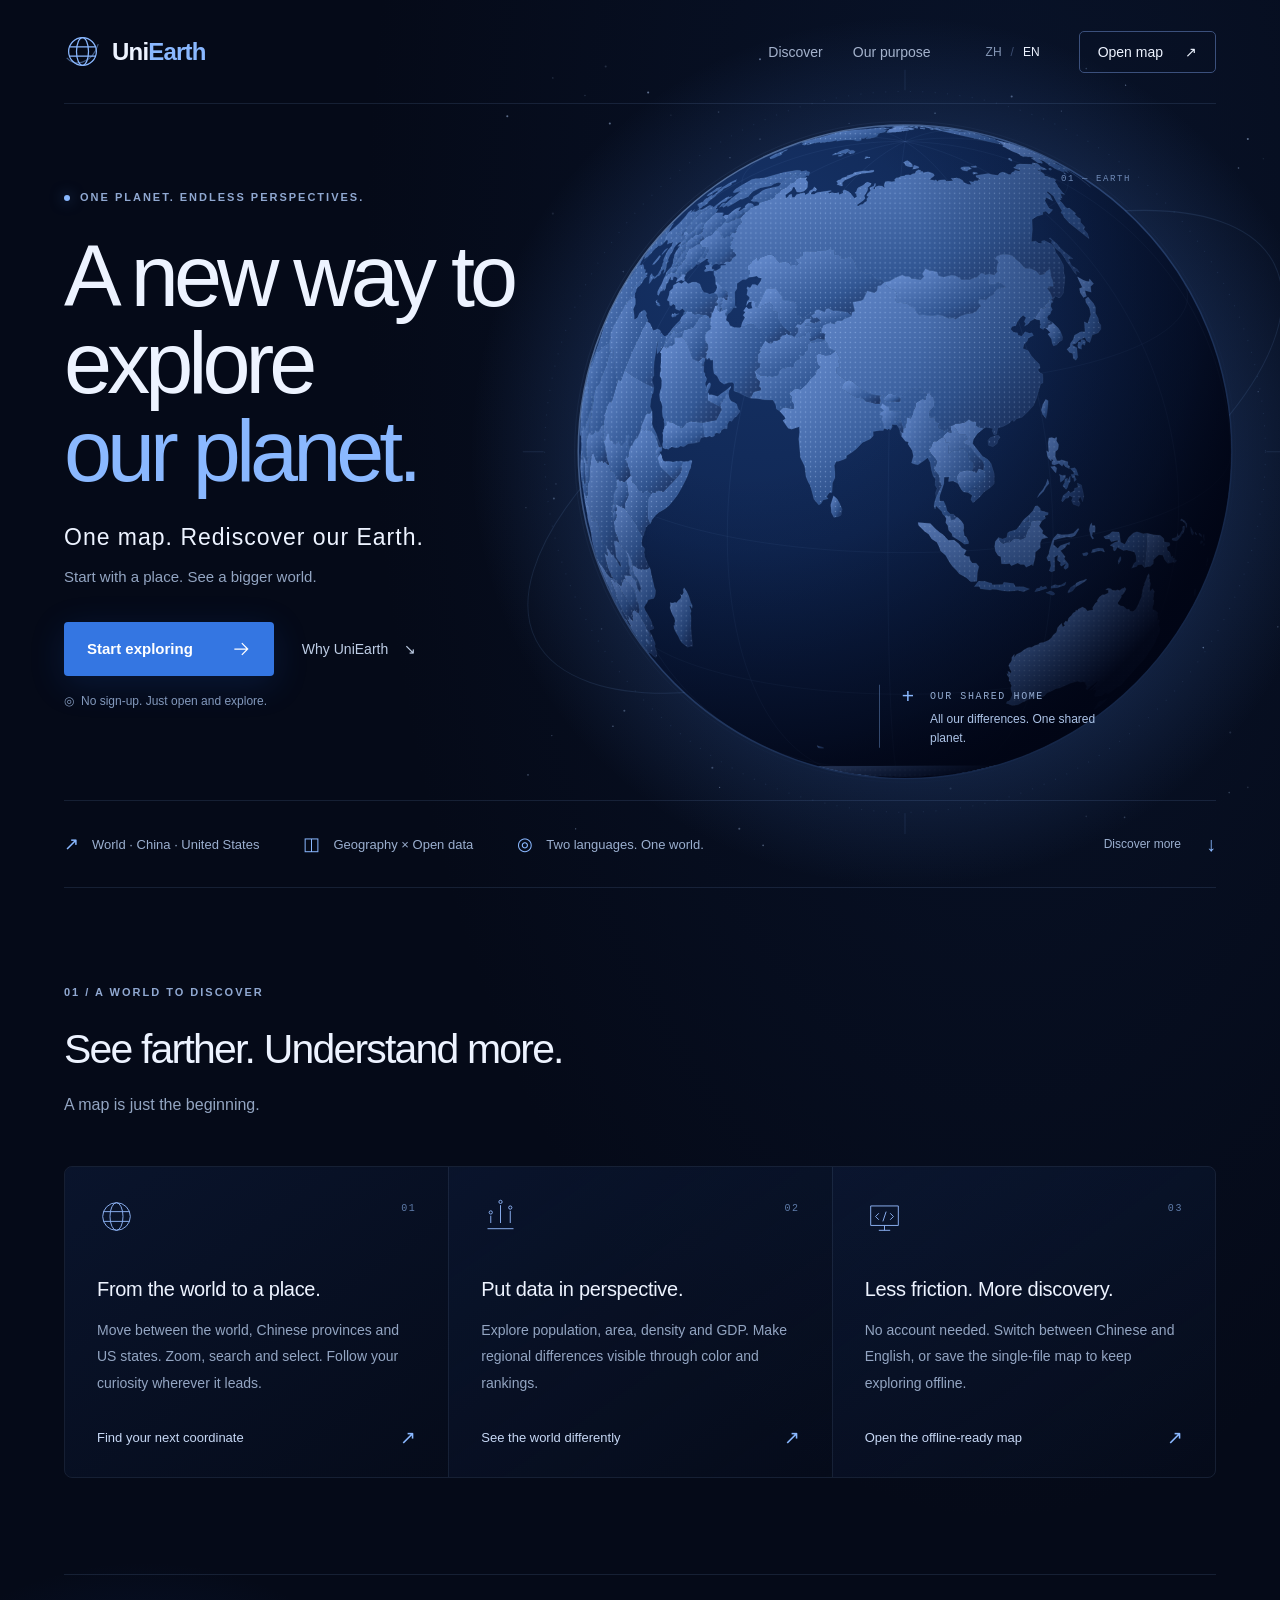
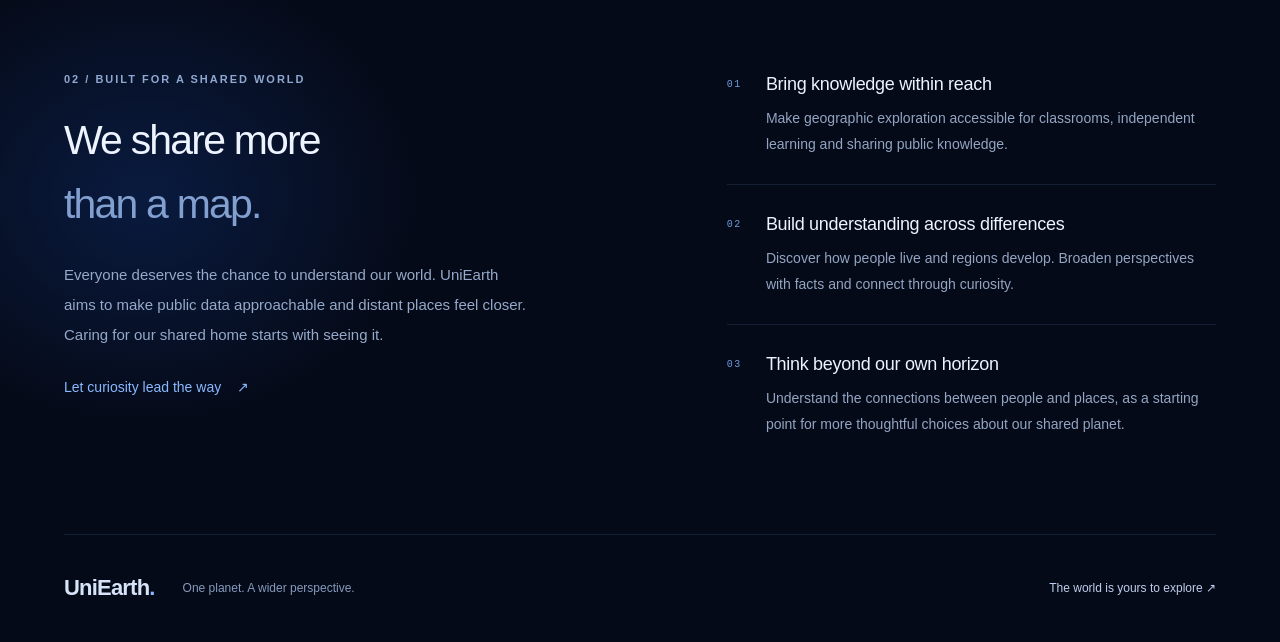
==== index.html @ 54551962 "Build UniEarth landing page and interactive map" ====
<!doctype html>
<html lang="en"><head>
  <meta charset="utf-8">
  <meta name="viewport" content="width=device-width, initial-scale=1">
  <meta name="theme-color" content="#050a18">
  <meta name="description" content="UniEarth — A new way to explore our planet. Discover geography and public data. Make knowledge more accessible and our world easier to understand.">
  <title>UniEarth — A new way to explore our planet.</title>
  <link rel="icon" type="image/svg+xml" href="assets/favicon.svg?v=3">
  <link rel="stylesheet" href="theme.css?v=1">
  <link rel="stylesheet" href="home.css?v=5">
  <script src="i18n.js?v=3" defer=""></script>
  <script src="home.js?v=4" defer=""></script>
</head>
<body>
  <a class="skip-link" href="#main" data-copy="skip">Skip to content</a>
  <div class="page-shell">
    <header class="site-header">
      <a class="brand" href="index.html" aria-label="UniEarth"><svg viewBox="0 0 40 40" fill="none" aria-hidden="true"><circle cx="20" cy="20" r="15"></circle><ellipse cx="20" cy="20" rx="6.5" ry="15"></ellipse><path d="M6 15h28M6 25h28"></path><path class="brand-orbit" d="M3 27C10 36 30 35 37 12"></path></svg><span>Uni<span class="brand-earth">Earth</span></span></a>
      <nav class="desktop-nav" aria-label="Main navigation" data-label="nav">
        <a href="#discover" data-copy="navExplore">Discover</a>
        <a href="#purpose" data-copy="navPurpose">Our purpose</a>
      </nav>
      <div class="header-actions">
        <div class="language-switch" role="group" aria-label="Interface language" data-label="language">
          <button type="button" data-lang="zh" aria-pressed="false">ZH</button><span aria-hidden="true">/</span><button type="button" data-lang="en" aria-pressed="true">EN</button>
        </div>
        <a class="nav-cta" href="map.html" data-map-link=""><span data-copy="openMap">Open map</span><span aria-hidden="true">↗</span></a>
      </div>
    </header>
    <main id="main">
      <section class="hero" aria-labelledby="hero-title">
        <div class="hero-copy">
          <p class="eyebrow"><span class="status-dot"></span> <span data-copy="heroEyebrow">ONE PLANET. ENDLESS PERSPECTIVES.</span></p>
          <h1 id="hero-title" aria-label="UniEarth — A new way to explore our planet." data-label="heroLabel"><span data-copy="heroLine1">A new way to</span><br><span data-copy="heroLine2">explore</span><br><span class="hero-highlight" data-copy="heroLine3">our planet.</span></h1>
          <p class="hero-tagline" data-copy="tagline">One map. Rediscover our Earth.</p>
          <p class="hero-description" data-copy="intro">Start with a place. See a bigger world.</p>
          <div class="hero-actions">
            <a class="button button-primary" href="map.html" data-map-link=""><span data-copy="start">Start exploring</span><svg viewBox="0 0 24 24" aria-hidden="true"><path d="M4 12h16M13 5l7 7-7 7"></path></svg></a>
            <a class="text-link" href="#purpose"><span data-copy="why">Why UniEarth</span><span aria-hidden="true">↘</span></a>
          </div>
          <p class="access-note"><span aria-hidden="true">◎</span><span data-copy="access">No sign-up. Just open and explore.</span></p>
        </div>
        <div class="planet-scene">
          <img class="planet" src="assets/earth.svg?v=3" alt="Earth centered on Asia, showing real continental outlines and a geographic grid" data-alt="earthAlt" width="840" height="840" fetchpriority="high">
          <div class="planet-caption"><span class="crosshair" aria-hidden="true">+</span><div><span class="mono" data-copy="planetLabel">OUR SHARED HOME</span><p data-copy="planetCaption">All our differences. One shared planet.</p></div></div>
          <span class="planet-index mono" aria-hidden="true" data-copy="planetIndex">01 — EARTH</span>
        </div>
      </section>
      <div class="scope-strip" aria-label="Exploration scope" data-label="scope">
        <p><span class="scope-mark" aria-hidden="true">↗</span><span data-copy="scope1">World · China · United States</span></p>
        <p><span class="scope-mark" aria-hidden="true">◫</span><span data-copy="scope2">Geography × Open data</span></p>
        <p><span class="scope-mark" aria-hidden="true">◎</span><span data-copy="scope3">Two languages. One world.</span></p>
        <a href="#discover" class="scroll-cue"><span data-copy="keepExploring">Discover more</span><span aria-hidden="true">↓</span></a>
      </div>
      <section class="discover section" id="discover" aria-labelledby="discover-title">
        <div class="section-heading"><p class="eyebrow" data-copy="discoverEyebrow">01 / A WORLD TO DISCOVER</p><h2 id="discover-title" data-copy="featureTitle">See farther. Understand more.</h2><p data-copy="featureIntro">A map is just the beginning.</p></div>
        <div class="feature-grid">
          <a class="feature" href="map.html?mode=world" data-map-link="">
            <div class="feature-top"><svg viewBox="0 0 48 48" aria-hidden="true"><circle cx="24" cy="24" r="17"></circle><ellipse cx="24" cy="24" rx="8" ry="17"></ellipse><path d="M8 18h32M8 30h32"></path></svg><span class="mono">01</span></div>
            <h3 data-copy="feature1Title">From the world to a place.</h3><p data-copy="feature1Body">Move between the world, Chinese provinces and US states. Zoom, search and select. Follow your curiosity wherever it leads.</p><span class="feature-link"><span data-copy="feature1Link">Find your next coordinate</span><span aria-hidden="true">↗</span></span>
          </a>
          <a class="feature" href="map.html?metric=density" data-map-link="">
            <div class="feature-top"><svg viewBox="0 0 48 48" aria-hidden="true"><path d="M8 39h32M12 32V23M24 32V10M36 32V17"></path><circle cx="12" cy="19" r="2"></circle><circle cx="24" cy="6" r="2"></circle><circle cx="36" cy="13" r="2"></circle></svg><span class="mono">02</span></div>
            <h3 data-copy="feature2Title">Put data in perspective.</h3><p data-copy="feature2Body">Explore population, area, density and GDP. Make regional differences visible through color and rankings.</p><span class="feature-link"><span data-copy="feature2Link">See the world differently</span><span aria-hidden="true">↗</span></span>
          </a>
          <a class="feature" href="world-map.html" data-map-link="">
            <div class="feature-top"><svg viewBox="0 0 48 48" aria-hidden="true"><path d="M7 11h34v24H7zM17 41h14M24 35v6M17 20l-4 4 4 4M31 20l4 4-4 4M26 18l-4 12"></path></svg><span class="mono">03</span></div>
            <h3 data-copy="feature3Title">Less friction. More discovery.</h3><p data-copy="feature3Body">No account needed. Switch between Chinese and English, or save the single-file map to keep exploring offline.</p><span class="feature-link"><span data-copy="feature3Link">Open the offline-ready map</span><span aria-hidden="true">↗</span></span>
          </a>
        </div>
      </section>
      <section class="purpose section" id="purpose" aria-labelledby="purpose-title">
        <div class="purpose-intro"><p class="eyebrow" data-copy="purposeEyebrow">02 / BUILT FOR A SHARED WORLD</p><h2 id="purpose-title"><span data-copy="purposeTitle1">We share more</span><br><span class="muted-heading" data-copy="purposeTitle2">than a map.</span></h2><p class="purpose-description" data-copy="purposeIntro">Everyone deserves the chance to understand our world. UniEarth aims to make public data approachable and distant places feel closer. Caring for our shared home starts with seeing it.</p><a class="text-link purpose-cta" href="map.html" data-map-link=""><span data-copy="purposeLink">Let curiosity lead the way</span><span aria-hidden="true">↗</span></a></div>
        <div class="value-list">
          <article class="value"><span class="value-number mono">01</span><div><h3 data-copy="value1Title">Bring knowledge within reach</h3><p data-copy="value1Body">Make geographic exploration accessible for classrooms, independent learning and sharing public knowledge.</p></div></article>
          <article class="value"><span class="value-number mono">02</span><div><h3 data-copy="value2Title">Build understanding across differences</h3><p data-copy="value2Body">Discover how people live and regions develop. Broaden perspectives with facts and connect through curiosity.</p></div></article>
          <article class="value"><span class="value-number mono">03</span><div><h3 data-copy="value3Title">Think beyond our own horizon</h3><p data-copy="value3Body">Understand the connections between people and places, as a starting point for more thoughtful choices about our shared planet.</p></div></article>
        </div>
      </section>
    </main>
    <footer class="site-footer"><a class="footer-brand" href="#main">UniEarth<span class="footer-dot">.</span></a><p data-copy="footer">One planet. A wider perspective.</p><a href="map.html" data-map-link=""><span data-copy="footerLink">The world is yours to explore</span><span aria-hidden="true"> ↗</span></a></footer>
  </div>


</body></html>
---- theme.css ----
/* Shared identity for the landing page and interactive map. */
:root {
  color-scheme: dark;
  --bg: #050a18;
  --text: #edf3ff;
  --muted: #93a5c2;
  --accent: #8ab8ff;
  --primary: #3476e2;
  --primary-hover: #4789f2;
  --line: rgba(138, 175, 236, .13);
  font-family: -apple-system, BlinkMacSystemFont, "Segoe UI", "PingFang SC", "Microsoft YaHei", sans-serif;
  font-synthesis: none;
}
.brand {
  display: inline-flex;
  align-items: center;
  flex: 0 0 auto;
  gap: 11px;
  color: var(--text);
  font-weight: 680;
  font-size: 24px;
  letter-spacing: -.8px;
  text-decoration: none;
  white-space: nowrap;
}
.brand svg { display: block; flex: 0 0 auto; width: 37px; height: 37px; stroke: var(--accent); stroke-width: 1.35; }
.brand-orbit { opacity: .45; }
.brand-earth { color: var(--accent); }
.brand:focus-visible { outline: 2px solid var(--accent); outline-offset: 6px; }
@media (max-width: 760px) {
  .brand { font-size: 22px; gap: 8px; }
  .brand svg { width: 30px; height: 30px; }
}
@media (max-width: 380px) {
  .brand { font-size: 19px; }
  .brand svg { width: 26px; }
}
---- home.css ----
* { box-sizing: border-box; }
html { scroll-behavior: smooth; scroll-padding-top: 32px; }
body { margin: 0; background: radial-gradient(ellipse at 78% 12%, #122c5b45, transparent 45%), var(--bg); color: var(--text); -webkit-font-smoothing: antialiased; }
a { color: inherit; text-decoration: none; }
button { font: inherit; }
button, a { -webkit-tap-highlight-color: transparent; }
a:focus-visible, button:focus-visible { outline: 2px solid var(--accent); outline-offset: 6px; }
::selection { color: #050a18; background: var(--accent); }
.page-shell { max-width: 1600px; margin: 0 auto; padding: 0 64px; overflow: clip; }
.site-header { height: 104px; display: flex; align-items: center; gap: 48px; border-bottom: 1px solid var(--line); position: relative; z-index: 3; }
.desktop-nav { display: flex; gap: 30px; margin-left: auto; font-size: 14px; color: #a4b2cc; }
.desktop-nav a, .text-link, .site-footer a { transition: color .18s ease; }
.desktop-nav a:hover, .text-link:hover, .site-footer a:hover { color: var(--accent); }
.header-actions { display: flex; align-items: center; gap: 32px; }
.language-switch { display: flex; align-items: center; gap: 2px; font-size: 12px; }
.language-switch span { color: #3b4c70; }
.language-switch button { background: transparent; border: 0; color: #8597b6; padding: 10px 7px; cursor: pointer; min-height: 40px; }
.language-switch button[aria-pressed="true"] { color: var(--text); }
.nav-cta { display: flex; align-items: center; justify-content: center; gap: 22px; padding: 12px 18px; border: 1px solid #3b507c; border-radius: 5px; font-size: 14px; transition: border-color .2s, background .2s; }
.nav-cta:hover { background: #102349; border-color: var(--accent); }
.hero { position: relative; min-height: 696px; display: flex; align-items: center; isolation: isolate; }
.hero-copy { position: relative; z-index: 2; padding: 65px 0 60px; width: 58%; pointer-events: none; }
.hero-copy a { pointer-events: auto; }
.eyebrow { color: #90a8d1; font-size: 11px; letter-spacing: 2px; line-height: 1.6; font-weight: 550; margin: 0 0 26px; }
.hero .eyebrow { display: flex; align-items: center; gap: 10px; }
.status-dot { background: var(--accent); width: 6px; height: 6px; display: inline-block; border-radius: 50%; box-shadow: 0 0 14px #609bff85; }
h1 { font-size: clamp(68px, 6.75vw, 106px); font-weight: 540; letter-spacing: -5px; line-height: 1.015; margin: 0; }
h1 .hero-highlight { color: var(--accent); }
.hero-tagline { font-size: 23px; letter-spacing: 1px; margin: 28px 0 12px; font-weight: 430; }
.hero-description { color: var(--muted); font-size: 15px; margin: 0; line-height: 1.8; }
.hero-actions { margin-top: 32px; display: flex; gap: 28px; align-items: center; }
.button { display: inline-flex; justify-content: center; align-items: center; gap: 38px; padding: 17px 23px; font-size: 15px; border-radius: 4px; font-weight: 650; transition: background .18s, transform .18s; }
.button-primary { background: var(--primary); color: #fff; box-shadow: 0 8px 35px #1f60d92b; }
.button-primary:hover { background: var(--primary-hover); transform: translateY(-2px); }
.button svg { fill: none; stroke: currentColor; stroke-width: 1.5; width: 20px; height: 20px; }
.text-link { display: inline-flex; align-items: center; gap: 16px; font-size: 14px; color: #bfcee6; }
.access-note { display: flex; gap: 7px; color: #8399bc; font-size: 12px; margin-top: 18px; }
.planet-scene { position: absolute; width: min(68vw, 880px); top: 50%; right: -124px; transform: translateY(-50%); z-index: -1; aspect-ratio: 1; }
.planet { width: 100%; height: 100%; display: block; }
.planet-caption { position: absolute; bottom: 16%; left: 47%; display: flex; gap: 16px; align-items: flex-start; padding-left: 22px; border-left: 1px solid #82aeef61; }
.crosshair { color: var(--accent); font-size: 21px; font-weight: 200; line-height: 1; }
.mono { font-family: "SFMono-Regular", Consolas, "Liberation Mono", monospace; font-size: 10px; letter-spacing: 1.6px; color: #93abd0; }
.planet-caption p { color: #acc3e7; margin: 7px 0 0; font-size: 12px; white-space: normal; max-width: 180px; line-height: 1.6; }
.planet-index { position: absolute; top: 18%; right: 24%; color: #718cb8; font-size: 9px; }
.scope-strip { display: flex; align-items: center; gap: 44px; min-height: 88px; border-top: 1px solid var(--line); border-bottom: 1px solid var(--line); font-size: 13px; color: #9bafcf; }
.scope-strip p { display: flex; align-items: center; gap: 13px; margin: 12px 0; }
.scope-mark { color: var(--accent); font-size: 18px; }
.scope-strip .scroll-cue { display: flex; align-items: center; gap: 25px; margin-left: auto; font-size: 12px; }
.scroll-cue span:last-child { color: var(--accent); font-size: 20px; }
.section { padding: 96px 0; }
.section-heading { margin-bottom: 46px; }
.section-heading .eyebrow, .purpose .eyebrow { margin-bottom: 20px; }
h2 { font-size: clamp(32px, 3.2vw, 46px); font-weight: 530; letter-spacing: -1.8px; line-height: 1.35; margin: 0; }
.section-heading > p:last-child { color: var(--muted); font-size: 16px; line-height: 1.8; margin: 14px 0 0; }
.feature-grid { display: grid; grid-template-columns: repeat(3, minmax(0,1fr)); border: 1px solid var(--line); border-radius: 8px; overflow: hidden; }
.feature { padding: 30px 32px 28px; display: flex; flex-direction: column; position: relative; background: linear-gradient(145deg, #10234a66, #08132726); transition: background .2s; }
.feature + .feature { border-left: 1px solid var(--line); }
.feature:hover { background: #12274a; }
.feature:focus-visible { outline-offset: -4px; }
.feature-top { display: flex; justify-content: space-between; align-items: flex-start; margin-bottom: 38px; }
.feature-top svg { width: 39px; height: 39px; fill: none; stroke: #8aaff0; stroke-width: 1.2; }
.feature-top .mono { color: #5e7ba9; padding-top: 6px; }
h3 { font-size: 20px; font-weight: 520; line-height: 1.5; margin: 0 0 13px; letter-spacing: -.3px; }
.feature p { color: var(--muted); line-height: 1.9; font-size: 14px; margin: 0 0 30px; max-width: 33em; }
.feature-link { display: flex; align-items: center; justify-content: space-between; color: #c7d8f5; font-size: 13px; margin-top: auto; gap: 16px; }
.feature-link > span:last-child { color: var(--accent); font-size: 19px; }
.purpose { display: grid; grid-template-columns: 1.15fr 1fr; gap: 100px; border-top: 1px solid var(--line); position: relative; }
.purpose::before { content: ''; position: absolute; pointer-events: none; width: 600px; height: 500px; left: -220px; top: -30px; background: radial-gradient(ellipse, #174db540, transparent 66%); z-index: -1; }
.purpose h2 { line-height: 1.55; }
.muted-heading { color: #819fcf; }
.purpose-description { font-size: 15px; color: #96a9c9; line-height: 2; margin: 24px 0 28px; max-width: 470px; }
.purpose-cta { color: var(--accent); }
.value { display: flex; gap: 24px; padding: 26px 0; border-bottom: 1px solid var(--line); }
.value:first-child { padding-top: 0; }
.value:last-child { border-bottom: 0; padding-bottom: 0; }
.value-number { padding-top: 8px; color: #709ada; }
.value h3 { font-size: 18px; margin: 0 0 8px; }
.value p { font-size: 14px; line-height: 1.85; color: var(--muted); margin: 0; }
.site-footer { border-top: 1px solid var(--line); min-height: 108px; display: flex; align-items: center; gap: 28px; font-size: 12px; color: #859abd; }
.footer-brand { font-size: 22px; font-weight: 630; letter-spacing: -.8px; color: #d6e3f9; }
.footer-dot { color: var(--accent); }
.site-footer > a:last-child { margin-left: auto; color: #bfceed; }
.skip-link { position: fixed; top: -80px; left: 20px; padding: 14px 20px; background: var(--accent); color: #08152d; z-index: 10; }
.skip-link:focus { top: 12px; }
@media (min-width: 1440px) { .hero { min-height: 760px; } }
@media (max-width: 1100px) {
  .page-shell { padding: 0 36px; }
  .site-header { gap: 26px; }
  .header-actions { gap: 20px; }
  .hero { min-height: 670px; }
  h1 { font-size: 76px; letter-spacing: -4px; }
  .hero-copy { width: 66%; }
  .planet-scene { right: -166px; width: 750px; opacity: .88; }
  .planet-caption { left: 44%; bottom: 18%; }
  .hero-tagline { font-size: 21px; }
  .scope-strip { gap: 26px; font-size: 12px; }
  .feature { padding: 26px; }
  .purpose { gap: 55px; }
}
@media (max-width: 760px) {
  .page-shell { padding: 0 24px; }
  .site-header { height: 82px; gap: 20px; justify-content: space-between; }
  .desktop-nav { display: none; }
  .header-actions { gap: 14px; }
  .nav-cta { gap: 12px; padding: 10px 12px; font-size: 12px; }
  .hero { display: block; min-height: 0; }
  .hero-copy { padding: 58px 0 0; width: 100%; }
  .hero .eyebrow { font-size: 10px; letter-spacing: 1.5px; margin-bottom: 26px; }
  h1 { font-size: clamp(60px, 10vw, 82px); letter-spacing: -3.5px; line-height: 1.04; }
  .hero-tagline { font-size: 20px; margin-top: 26px; letter-spacing: .3px; }
  .hero-actions { gap: 24px; margin-top: 26px; }
  .button { padding: 16px 20px; gap: 26px; font-size: 14px; }
  .text-link { font-size: 13px; gap: 10px; }
  .planet-scene { position: relative; width: min(120%, 640px); right: auto; top: auto; margin: -15px auto -20px; left: 50%; transform: translateX(-50%); opacity: 1; }
  .planet-caption { bottom: 12%; left: 40%; gap: 10px; padding-left: 15px; }
  .planet-caption p { font-size: 11px; }
  .planet-index { top: 15%; }
  .scope-strip { display: grid; grid-template-columns: 1fr 1fr; padding: 14px 0; gap: 0 12px; font-size: 11px; }
  .scope-strip p { gap: 8px; }
  .scope-strip .scroll-cue { font-size: 11px; gap: 15px; }
  .section { padding: 66px 0; }
  .section-heading { margin-bottom: 32px; }
  .eyebrow { font-size: 10px; letter-spacing: 1.4px; }
  h2 { font-size: 30px; letter-spacing: -1px; }
  .section-heading > p:last-child { font-size: 14px; }
  .feature-grid { grid-template-columns: 1fr; }
  .feature { padding: 26px; }
  .feature + .feature { border-left: 0; border-top: 1px solid var(--line); }
  .feature-top { margin-bottom: 22px; }
  .feature p { margin-bottom: 24px; }
  .purpose { grid-template-columns: 1fr; gap: 42px; }
  .purpose h2 { font-size: 34px; }
  .purpose-description { max-width: none; }
  .value { gap: 20px; padding: 24px 0; }
  .site-footer { min-height: 110px; flex-wrap: wrap; gap: 0 18px; padding: 25px 0; }
  .site-footer p { font-size: 11px; }
  .site-footer > a:last-child { width: 100%; margin-top: 12px; }
}
@media (max-width: 380px) {
  .page-shell { padding: 0 18px; }
  .site-header { gap: 10px; }
  .header-actions { gap: 7px; }
  .nav-cta { gap: 8px; padding: 9px; }
  h1 { font-size: 56px; }
  .hero-actions { gap: 17px; }
  .button { gap: 18px; }
  .hero-tagline { font-size: 18px; }
}
@media (prefers-reduced-motion: reduce) { html { scroll-behavior: auto; } *, *::before, *::after { transition: none !important; } }

html[lang="zh-CN"] h1 { font-size: clamp(58px, 5.7vw, 88px); letter-spacing: -2px; line-height: 1.15; }
@media (max-width: 760px) { html[lang="zh-CN"] h1 { font-size: clamp(45px, 9.5vw, 68px); letter-spacing: -1.5px; } }
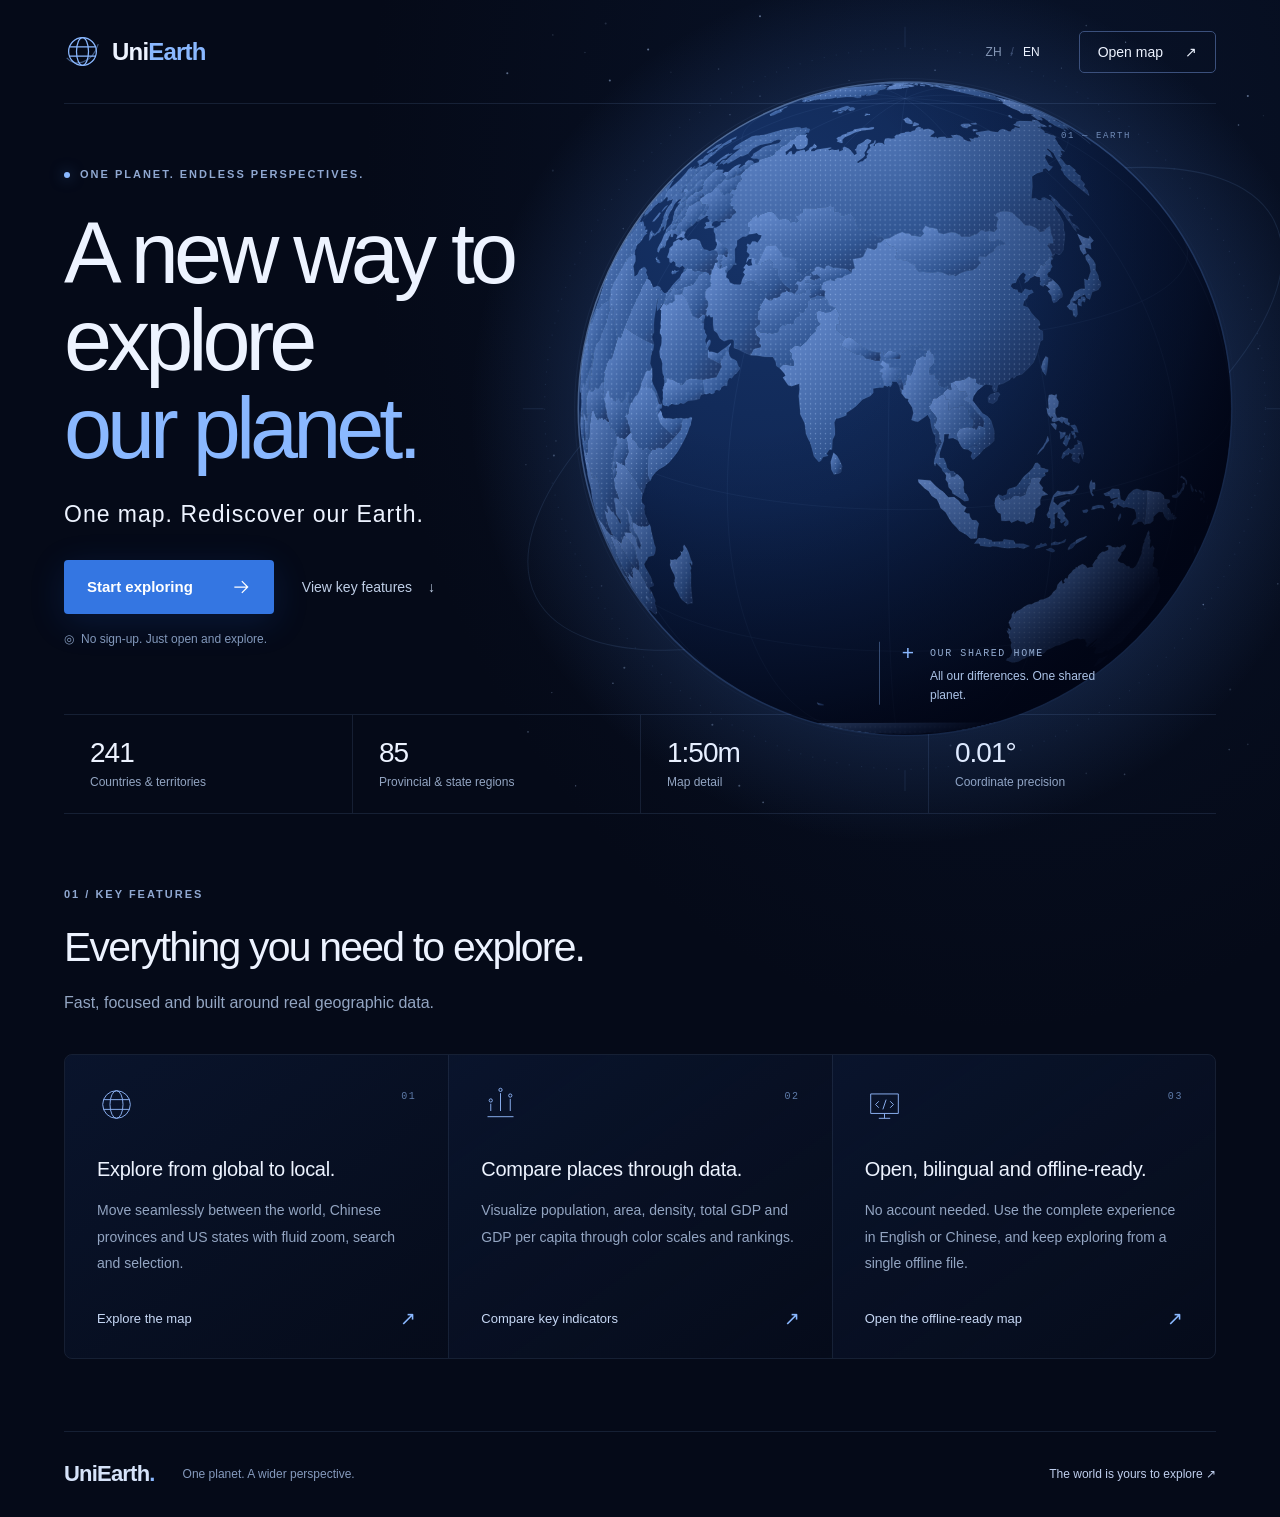
==== commit d0e2879b: "Refine UniEarth homepage content" ====
--- a/index.html
+++ b/index.html
@@ -7,19 +7,15 @@
   <title>UniEarth — A new way to explore our planet.</title>
   <link rel="icon" type="image/svg+xml" href="assets/favicon.svg?v=3">
   <link rel="stylesheet" href="theme.css?v=1">
-  <link rel="stylesheet" href="home.css?v=5">
+  <link rel="stylesheet" href="home.css?v=7">
   <script src="i18n.js?v=3" defer=""></script>
-  <script src="home.js?v=4" defer=""></script>
+  <script src="home.js?v=7" defer=""></script>
 </head>
 <body>
   <a class="skip-link" href="#main" data-copy="skip">Skip to content</a>
   <div class="page-shell">
     <header class="site-header">
       <a class="brand" href="index.html" aria-label="UniEarth"><svg viewBox="0 0 40 40" fill="none" aria-hidden="true"><circle cx="20" cy="20" r="15"></circle><ellipse cx="20" cy="20" rx="6.5" ry="15"></ellipse><path d="M6 15h28M6 25h28"></path><path class="brand-orbit" d="M3 27C10 36 30 35 37 12"></path></svg><span>Uni<span class="brand-earth">Earth</span></span></a>
-      <nav class="desktop-nav" aria-label="Main navigation" data-label="nav">
-        <a href="#discover" data-copy="navExplore">Discover</a>
-        <a href="#purpose" data-copy="navPurpose">Our purpose</a>
-      </nav>
       <div class="header-actions">
         <div class="language-switch" role="group" aria-label="Interface language" data-label="language">
           <button type="button" data-lang="zh" aria-pressed="false">ZH</button><span aria-hidden="true">/</span><button type="button" data-lang="en" aria-pressed="true">EN</button>
@@ -33,10 +29,9 @@
           <p class="eyebrow"><span class="status-dot"></span> <span data-copy="heroEyebrow">ONE PLANET. ENDLESS PERSPECTIVES.</span></p>
           <h1 id="hero-title" aria-label="UniEarth — A new way to explore our planet." data-label="heroLabel"><span data-copy="heroLine1">A new way to</span><br><span data-copy="heroLine2">explore</span><br><span class="hero-highlight" data-copy="heroLine3">our planet.</span></h1>
           <p class="hero-tagline" data-copy="tagline">One map. Rediscover our Earth.</p>
-          <p class="hero-description" data-copy="intro">Start with a place. See a bigger world.</p>
           <div class="hero-actions">
             <a class="button button-primary" href="map.html" data-map-link=""><span data-copy="start">Start exploring</span><svg viewBox="0 0 24 24" aria-hidden="true"><path d="M4 12h16M13 5l7 7-7 7"></path></svg></a>
-            <a class="text-link" href="#purpose"><span data-copy="why">Why UniEarth</span><span aria-hidden="true">↘</span></a>
+            <a class="text-link" href="#discover"><span data-copy="viewFeatures">View key features</span><span aria-hidden="true">↓</span></a>
           </div>
           <p class="access-note"><span aria-hidden="true">◎</span><span data-copy="access">No sign-up. Just open and explore.</span></p>
         </div>
@@ -46,35 +41,27 @@
           <span class="planet-index mono" aria-hidden="true" data-copy="planetIndex">01 — EARTH</span>
         </div>
       </section>
-      <div class="scope-strip" aria-label="Exploration scope" data-label="scope">
-        <p><span class="scope-mark" aria-hidden="true">↗</span><span data-copy="scope1">World · China · United States</span></p>
-        <p><span class="scope-mark" aria-hidden="true">◫</span><span data-copy="scope2">Geography × Open data</span></p>
-        <p><span class="scope-mark" aria-hidden="true">◎</span><span data-copy="scope3">Two languages. One world.</span></p>
-        <a href="#discover" class="scroll-cue"><span data-copy="keepExploring">Discover more</span><span aria-hidden="true">↓</span></a>
-      </div>
+      <section class="metrics" aria-label="Product metrics" data-label="metrics">
+        <article class="metric"><strong>241</strong><span data-copy="metricCountries">Countries &amp; territories</span></article>
+        <article class="metric"><strong>85</strong><span data-copy="metricRegions">Provincial &amp; state regions</span></article>
+        <article class="metric"><strong>1:50m</strong><span data-copy="metricScale">Map detail</span></article>
+        <article class="metric"><strong>0.01°</strong><span data-copy="metricPrecision">Coordinate precision</span></article>
+      </section>
       <section class="discover section" id="discover" aria-labelledby="discover-title">
-        <div class="section-heading"><p class="eyebrow" data-copy="discoverEyebrow">01 / A WORLD TO DISCOVER</p><h2 id="discover-title" data-copy="featureTitle">See farther. Understand more.</h2><p data-copy="featureIntro">A map is just the beginning.</p></div>
+        <div class="section-heading"><p class="eyebrow" data-copy="discoverEyebrow">01 / KEY FEATURES</p><h2 id="discover-title" data-copy="featureTitle">Everything you need to explore.</h2><p data-copy="featureIntro">Fast, focused and built around real geographic data.</p></div>
         <div class="feature-grid">
           <a class="feature" href="map.html?mode=world" data-map-link="">
             <div class="feature-top"><svg viewBox="0 0 48 48" aria-hidden="true"><circle cx="24" cy="24" r="17"></circle><ellipse cx="24" cy="24" rx="8" ry="17"></ellipse><path d="M8 18h32M8 30h32"></path></svg><span class="mono">01</span></div>
-            <h3 data-copy="feature1Title">From the world to a place.</h3><p data-copy="feature1Body">Move between the world, Chinese provinces and US states. Zoom, search and select. Follow your curiosity wherever it leads.</p><span class="feature-link"><span data-copy="feature1Link">Find your next coordinate</span><span aria-hidden="true">↗</span></span>
+            <h3 data-copy="feature1Title">Explore from global to local.</h3><p data-copy="feature1Body">Move seamlessly between the world, Chinese provinces and US states with fluid zoom, search and selection.</p><span class="feature-link"><span data-copy="feature1Link">Explore the map</span><span aria-hidden="true">↗</span></span>
           </a>
           <a class="feature" href="map.html?metric=density" data-map-link="">
             <div class="feature-top"><svg viewBox="0 0 48 48" aria-hidden="true"><path d="M8 39h32M12 32V23M24 32V10M36 32V17"></path><circle cx="12" cy="19" r="2"></circle><circle cx="24" cy="6" r="2"></circle><circle cx="36" cy="13" r="2"></circle></svg><span class="mono">02</span></div>
-            <h3 data-copy="feature2Title">Put data in perspective.</h3><p data-copy="feature2Body">Explore population, area, density and GDP. Make regional differences visible through color and rankings.</p><span class="feature-link"><span data-copy="feature2Link">See the world differently</span><span aria-hidden="true">↗</span></span>
+            <h3 data-copy="feature2Title">Compare places through data.</h3><p data-copy="feature2Body">Visualize population, area, density, total GDP and GDP per capita through color scales and rankings.</p><span class="feature-link"><span data-copy="feature2Link">Compare key indicators</span><span aria-hidden="true">↗</span></span>
           </a>
           <a class="feature" href="world-map.html" data-map-link="">
             <div class="feature-top"><svg viewBox="0 0 48 48" aria-hidden="true"><path d="M7 11h34v24H7zM17 41h14M24 35v6M17 20l-4 4 4 4M31 20l4 4-4 4M26 18l-4 12"></path></svg><span class="mono">03</span></div>
-            <h3 data-copy="feature3Title">Less friction. More discovery.</h3><p data-copy="feature3Body">No account needed. Switch between Chinese and English, or save the single-file map to keep exploring offline.</p><span class="feature-link"><span data-copy="feature3Link">Open the offline-ready map</span><span aria-hidden="true">↗</span></span>
+            <h3 data-copy="feature3Title">Open, bilingual and offline-ready.</h3><p data-copy="feature3Body">No account needed. Use the complete experience in English or Chinese, and keep exploring from a single offline file.</p><span class="feature-link"><span data-copy="feature3Link">Open the offline-ready map</span><span aria-hidden="true">↗</span></span>
           </a>
-        </div>
-      </section>
-      <section class="purpose section" id="purpose" aria-labelledby="purpose-title">
-        <div class="purpose-intro"><p class="eyebrow" data-copy="purposeEyebrow">02 / BUILT FOR A SHARED WORLD</p><h2 id="purpose-title"><span data-copy="purposeTitle1">We share more</span><br><span class="muted-heading" data-copy="purposeTitle2">than a map.</span></h2><p class="purpose-description" data-copy="purposeIntro">Everyone deserves the chance to understand our world. UniEarth aims to make public data approachable and distant places feel closer. Caring for our shared home starts with seeing it.</p><a class="text-link purpose-cta" href="map.html" data-map-link=""><span data-copy="purposeLink">Let curiosity lead the way</span><span aria-hidden="true">↗</span></a></div>
-        <div class="value-list">
-          <article class="value"><span class="value-number mono">01</span><div><h3 data-copy="value1Title">Bring knowledge within reach</h3><p data-copy="value1Body">Make geographic exploration accessible for classrooms, independent learning and sharing public knowledge.</p></div></article>
-          <article class="value"><span class="value-number mono">02</span><div><h3 data-copy="value2Title">Build understanding across differences</h3><p data-copy="value2Body">Discover how people live and regions develop. Broaden perspectives with facts and connect through curiosity.</p></div></article>
-          <article class="value"><span class="value-number mono">03</span><div><h3 data-copy="value3Title">Think beyond our own horizon</h3><p data-copy="value3Body">Understand the connections between people and places, as a starting point for more thoughtful choices about our shared planet.</p></div></article>
         </div>
       </section>
     </main>
--- a/home.css
+++ b/home.css
@@ -8,18 +8,17 @@
 ::selection { color: #050a18; background: var(--accent); }
 .page-shell { max-width: 1600px; margin: 0 auto; padding: 0 64px; overflow: clip; }
 .site-header { height: 104px; display: flex; align-items: center; gap: 48px; border-bottom: 1px solid var(--line); position: relative; z-index: 3; }
-.desktop-nav { display: flex; gap: 30px; margin-left: auto; font-size: 14px; color: #a4b2cc; }
-.desktop-nav a, .text-link, .site-footer a { transition: color .18s ease; }
-.desktop-nav a:hover, .text-link:hover, .site-footer a:hover { color: var(--accent); }
-.header-actions { display: flex; align-items: center; gap: 32px; }
+.text-link, .site-footer a { transition: color .18s ease; }
+.text-link:hover, .site-footer a:hover { color: var(--accent); }
+.header-actions { display: flex; align-items: center; gap: 32px; margin-left: auto; }
 .language-switch { display: flex; align-items: center; gap: 2px; font-size: 12px; }
 .language-switch span { color: #3b4c70; }
 .language-switch button { background: transparent; border: 0; color: #8597b6; padding: 10px 7px; cursor: pointer; min-height: 40px; }
 .language-switch button[aria-pressed="true"] { color: var(--text); }
 .nav-cta { display: flex; align-items: center; justify-content: center; gap: 22px; padding: 12px 18px; border: 1px solid #3b507c; border-radius: 5px; font-size: 14px; transition: border-color .2s, background .2s; }
 .nav-cta:hover { background: #102349; border-color: var(--accent); }
-.hero { position: relative; min-height: 696px; display: flex; align-items: center; isolation: isolate; }
-.hero-copy { position: relative; z-index: 2; padding: 65px 0 60px; width: 58%; pointer-events: none; }
+.hero { position: relative; min-height: 610px; display: flex; align-items: center; isolation: isolate; }
+.hero-copy { position: relative; z-index: 2; padding: 48px 0 42px; width: 58%; pointer-events: none; }
 .hero-copy a { pointer-events: auto; }
 .eyebrow { color: #90a8d1; font-size: 11px; letter-spacing: 2px; line-height: 1.6; font-weight: 550; margin: 0 0 26px; }
 .hero .eyebrow { display: flex; align-items: center; gap: 10px; }
@@ -27,7 +26,6 @@
 h1 { font-size: clamp(68px, 6.75vw, 106px); font-weight: 540; letter-spacing: -5px; line-height: 1.015; margin: 0; }
 h1 .hero-highlight { color: var(--accent); }
 .hero-tagline { font-size: 23px; letter-spacing: 1px; margin: 28px 0 12px; font-weight: 430; }
-.hero-description { color: var(--muted); font-size: 15px; margin: 0; line-height: 1.8; }
 .hero-actions { margin-top: 32px; display: flex; gap: 28px; align-items: center; }
 .button { display: inline-flex; justify-content: center; align-items: center; gap: 38px; padding: 17px 23px; font-size: 15px; border-radius: 4px; font-weight: 650; transition: background .18s, transform .18s; }
 .button-primary { background: var(--primary); color: #fff; box-shadow: 0 8px 35px #1f60d92b; }
@@ -42,14 +40,14 @@
 .mono { font-family: "SFMono-Regular", Consolas, "Liberation Mono", monospace; font-size: 10px; letter-spacing: 1.6px; color: #93abd0; }
 .planet-caption p { color: #acc3e7; margin: 7px 0 0; font-size: 12px; white-space: normal; max-width: 180px; line-height: 1.6; }
 .planet-index { position: absolute; top: 18%; right: 24%; color: #718cb8; font-size: 9px; }
-.scope-strip { display: flex; align-items: center; gap: 44px; min-height: 88px; border-top: 1px solid var(--line); border-bottom: 1px solid var(--line); font-size: 13px; color: #9bafcf; }
-.scope-strip p { display: flex; align-items: center; gap: 13px; margin: 12px 0; }
-.scope-mark { color: var(--accent); font-size: 18px; }
-.scope-strip .scroll-cue { display: flex; align-items: center; gap: 25px; margin-left: auto; font-size: 12px; }
-.scroll-cue span:last-child { color: var(--accent); font-size: 20px; }
-.section { padding: 96px 0; }
-.section-heading { margin-bottom: 46px; }
-.section-heading .eyebrow, .purpose .eyebrow { margin-bottom: 20px; }
+.metrics { display: grid; grid-template-columns: repeat(4, minmax(0, 1fr)); border-top: 1px solid var(--line); border-bottom: 1px solid var(--line); }
+.metric { min-width: 0; padding: 22px 26px; }
+.metric + .metric { border-left: 1px solid var(--line); }
+.metric strong { display: block; color: var(--text); font-size: 28px; font-weight: 530; letter-spacing: -1px; font-variant-numeric: tabular-nums; }
+.metric span { display: block; color: var(--muted); font-size: 12px; line-height: 1.45; margin-top: 5px; }
+.section { padding: 72px 0; }
+.section-heading { margin-bottom: 36px; }
+.section-heading .eyebrow { margin-bottom: 16px; }
 h2 { font-size: clamp(32px, 3.2vw, 46px); font-weight: 530; letter-spacing: -1.8px; line-height: 1.35; margin: 0; }
 .section-heading > p:last-child { color: var(--muted); font-size: 16px; line-height: 1.8; margin: 14px 0 0; }
 .feature-grid { display: grid; grid-template-columns: repeat(3, minmax(0,1fr)); border: 1px solid var(--line); border-radius: 8px; overflow: hidden; }
@@ -57,68 +55,55 @@
 .feature + .feature { border-left: 1px solid var(--line); }
 .feature:hover { background: #12274a; }
 .feature:focus-visible { outline-offset: -4px; }
-.feature-top { display: flex; justify-content: space-between; align-items: flex-start; margin-bottom: 38px; }
+.feature-top { display: flex; justify-content: space-between; align-items: flex-start; margin-bottom: 30px; }
 .feature-top svg { width: 39px; height: 39px; fill: none; stroke: #8aaff0; stroke-width: 1.2; }
 .feature-top .mono { color: #5e7ba9; padding-top: 6px; }
 h3 { font-size: 20px; font-weight: 520; line-height: 1.5; margin: 0 0 13px; letter-spacing: -.3px; }
 .feature p { color: var(--muted); line-height: 1.9; font-size: 14px; margin: 0 0 30px; max-width: 33em; }
 .feature-link { display: flex; align-items: center; justify-content: space-between; color: #c7d8f5; font-size: 13px; margin-top: auto; gap: 16px; }
 .feature-link > span:last-child { color: var(--accent); font-size: 19px; }
-.purpose { display: grid; grid-template-columns: 1.15fr 1fr; gap: 100px; border-top: 1px solid var(--line); position: relative; }
-.purpose::before { content: ''; position: absolute; pointer-events: none; width: 600px; height: 500px; left: -220px; top: -30px; background: radial-gradient(ellipse, #174db540, transparent 66%); z-index: -1; }
-.purpose h2 { line-height: 1.55; }
-.muted-heading { color: #819fcf; }
-.purpose-description { font-size: 15px; color: #96a9c9; line-height: 2; margin: 24px 0 28px; max-width: 470px; }
-.purpose-cta { color: var(--accent); }
-.value { display: flex; gap: 24px; padding: 26px 0; border-bottom: 1px solid var(--line); }
-.value:first-child { padding-top: 0; }
-.value:last-child { border-bottom: 0; padding-bottom: 0; }
-.value-number { padding-top: 8px; color: #709ada; }
-.value h3 { font-size: 18px; margin: 0 0 8px; }
-.value p { font-size: 14px; line-height: 1.85; color: var(--muted); margin: 0; }
-.site-footer { border-top: 1px solid var(--line); min-height: 108px; display: flex; align-items: center; gap: 28px; font-size: 12px; color: #859abd; }
+.site-footer { border-top: 1px solid var(--line); min-height: 86px; display: flex; align-items: center; gap: 28px; font-size: 12px; color: #859abd; }
 .footer-brand { font-size: 22px; font-weight: 630; letter-spacing: -.8px; color: #d6e3f9; }
 .footer-dot { color: var(--accent); }
 .site-footer > a:last-child { margin-left: auto; color: #bfceed; }
 .skip-link { position: fixed; top: -80px; left: 20px; padding: 14px 20px; background: var(--accent); color: #08152d; z-index: 10; }
 .skip-link:focus { top: 12px; }
-@media (min-width: 1440px) { .hero { min-height: 760px; } }
+@media (min-width: 1440px) { .hero { min-height: 650px; } }
 @media (max-width: 1100px) {
   .page-shell { padding: 0 36px; }
   .site-header { gap: 26px; }
   .header-actions { gap: 20px; }
-  .hero { min-height: 670px; }
+  .hero { min-height: 600px; }
   h1 { font-size: 76px; letter-spacing: -4px; }
   .hero-copy { width: 66%; }
   .planet-scene { right: -166px; width: 750px; opacity: .88; }
   .planet-caption { left: 44%; bottom: 18%; }
   .hero-tagline { font-size: 21px; }
-  .scope-strip { gap: 26px; font-size: 12px; }
   .feature { padding: 26px; }
-  .purpose { gap: 55px; }
 }
 @media (max-width: 760px) {
   .page-shell { padding: 0 24px; }
   .site-header { height: 82px; gap: 20px; justify-content: space-between; }
-  .desktop-nav { display: none; }
   .header-actions { gap: 14px; }
   .nav-cta { gap: 12px; padding: 10px 12px; font-size: 12px; }
   .hero { display: block; min-height: 0; }
-  .hero-copy { padding: 58px 0 0; width: 100%; }
+  .hero-copy { padding: 44px 0 0; width: 100%; }
   .hero .eyebrow { font-size: 10px; letter-spacing: 1.5px; margin-bottom: 26px; }
   h1 { font-size: clamp(60px, 10vw, 82px); letter-spacing: -3.5px; line-height: 1.04; }
   .hero-tagline { font-size: 20px; margin-top: 26px; letter-spacing: .3px; }
   .hero-actions { gap: 24px; margin-top: 26px; }
   .button { padding: 16px 20px; gap: 26px; font-size: 14px; }
   .text-link { font-size: 13px; gap: 10px; }
-  .planet-scene { position: relative; width: min(120%, 640px); right: auto; top: auto; margin: -15px auto -20px; left: 50%; transform: translateX(-50%); opacity: 1; }
+  .planet-scene { position: relative; width: min(116%, 610px); right: auto; top: auto; margin: -30px auto -32px; left: 50%; transform: translateX(-50%); opacity: 1; }
   .planet-caption { bottom: 12%; left: 40%; gap: 10px; padding-left: 15px; }
   .planet-caption p { font-size: 11px; }
   .planet-index { top: 15%; }
-  .scope-strip { display: grid; grid-template-columns: 1fr 1fr; padding: 14px 0; gap: 0 12px; font-size: 11px; }
-  .scope-strip p { gap: 8px; }
-  .scope-strip .scroll-cue { font-size: 11px; gap: 15px; }
-  .section { padding: 66px 0; }
+  .metrics { grid-template-columns: 1fr 1fr; }
+  .metric { padding: 18px 14px; }
+  .metric:nth-child(3) { border-left: 0; border-top: 1px solid var(--line); }
+  .metric:nth-child(4) { border-top: 1px solid var(--line); }
+  .metric strong { font-size: 24px; }
+  .section { padding: 54px 0; }
   .section-heading { margin-bottom: 32px; }
   .eyebrow { font-size: 10px; letter-spacing: 1.4px; }
   h2 { font-size: 30px; letter-spacing: -1px; }
@@ -128,11 +113,7 @@
   .feature + .feature { border-left: 0; border-top: 1px solid var(--line); }
   .feature-top { margin-bottom: 22px; }
   .feature p { margin-bottom: 24px; }
-  .purpose { grid-template-columns: 1fr; gap: 42px; }
-  .purpose h2 { font-size: 34px; }
-  .purpose-description { max-width: none; }
-  .value { gap: 20px; padding: 24px 0; }
-  .site-footer { min-height: 110px; flex-wrap: wrap; gap: 0 18px; padding: 25px 0; }
+  .site-footer { min-height: 88px; flex-wrap: wrap; gap: 0 18px; padding: 20px 0; }
   .site-footer p { font-size: 11px; }
   .site-footer > a:last-child { width: 100%; margin-top: 12px; }
 }
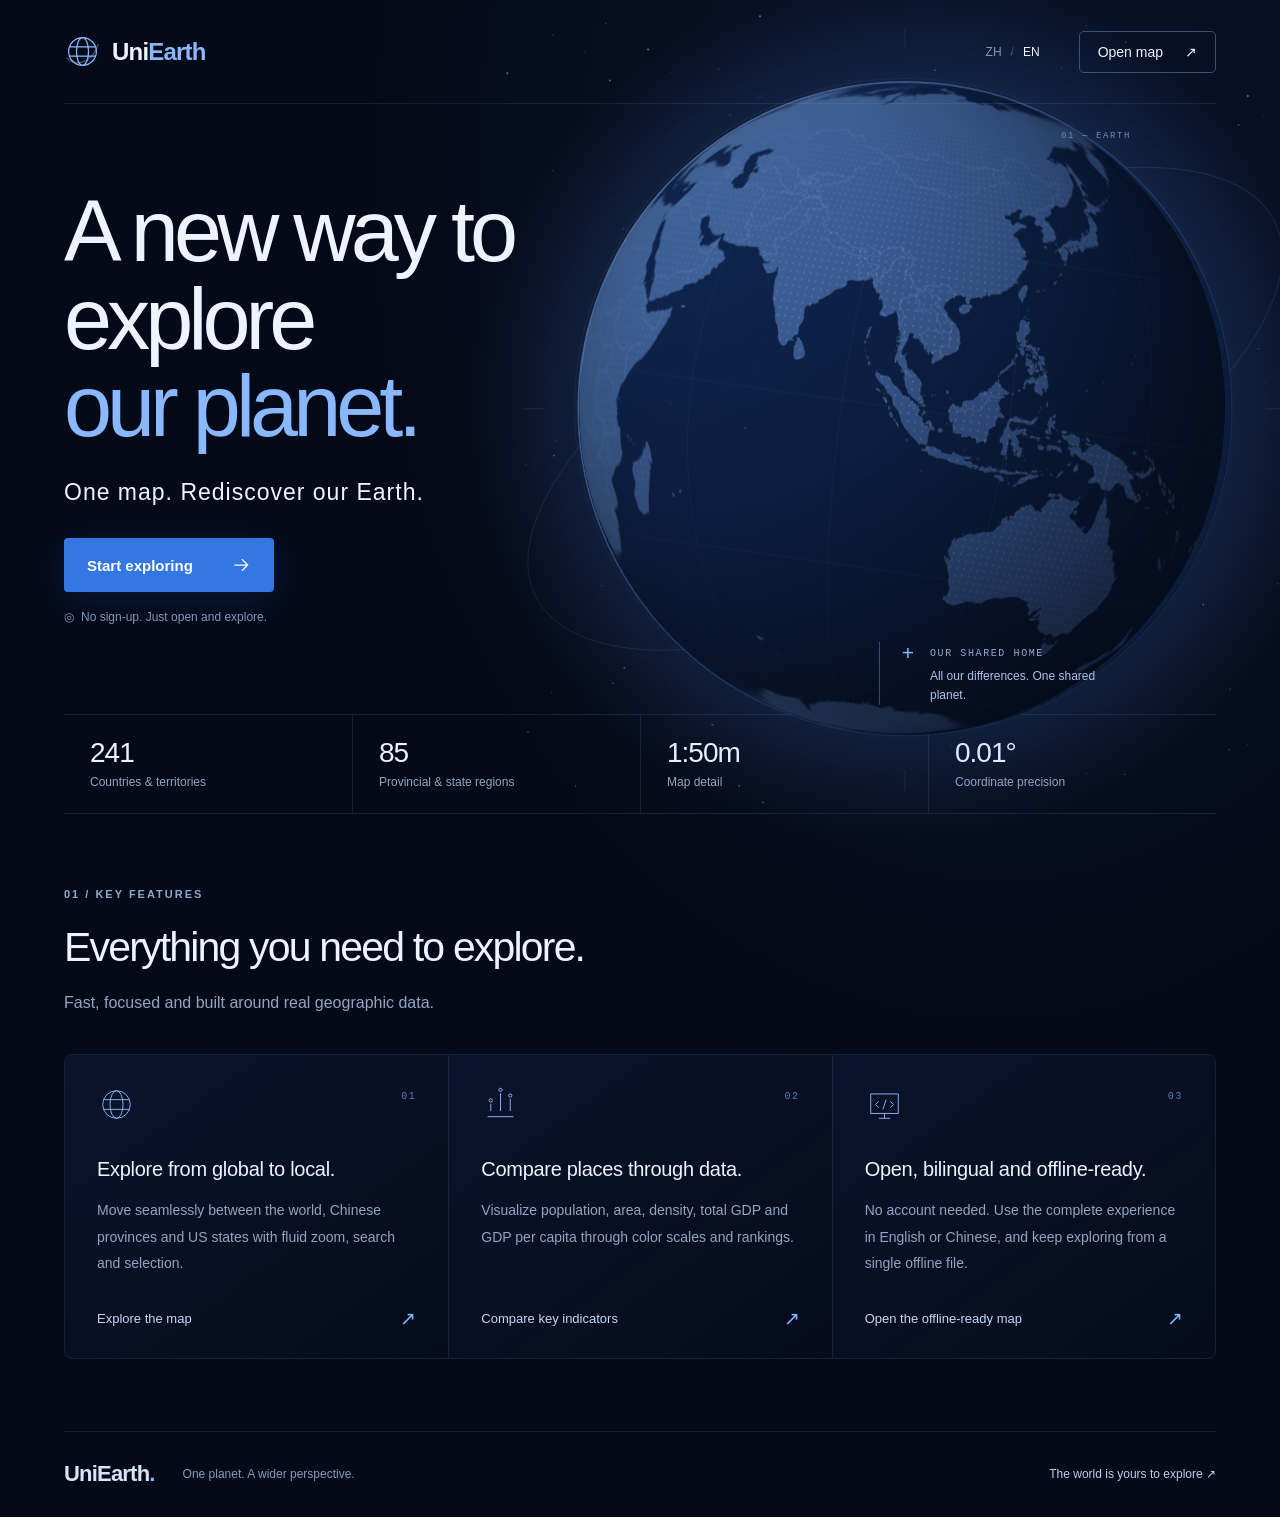
==== commit e2c0c14b: "Add accurate rotating homepage globe" ====
--- a/index.html
+++ b/index.html
@@ -7,9 +7,10 @@
   <title>UniEarth — A new way to explore our planet.</title>
   <link rel="icon" type="image/svg+xml" href="assets/favicon.svg?v=3">
   <link rel="stylesheet" href="theme.css?v=1">
-  <link rel="stylesheet" href="home.css?v=7">
+  <link rel="stylesheet" href="home.css?v=9">
   <script src="i18n.js?v=3" defer=""></script>
   <script src="home.js?v=7" defer=""></script>
+  <script src="home-globe.js?v=1" defer=""></script>
 </head>
 <body>
   <a class="skip-link" href="#main" data-copy="skip">Skip to content</a>
@@ -26,17 +27,16 @@
     <main id="main">
       <section class="hero" aria-labelledby="hero-title">
         <div class="hero-copy">
-          <p class="eyebrow"><span class="status-dot"></span> <span data-copy="heroEyebrow">ONE PLANET. ENDLESS PERSPECTIVES.</span></p>
           <h1 id="hero-title" aria-label="UniEarth — A new way to explore our planet." data-label="heroLabel"><span data-copy="heroLine1">A new way to</span><br><span data-copy="heroLine2">explore</span><br><span class="hero-highlight" data-copy="heroLine3">our planet.</span></h1>
           <p class="hero-tagline" data-copy="tagline">One map. Rediscover our Earth.</p>
           <div class="hero-actions">
             <a class="button button-primary" href="map.html" data-map-link=""><span data-copy="start">Start exploring</span><svg viewBox="0 0 24 24" aria-hidden="true"><path d="M4 12h16M13 5l7 7-7 7"></path></svg></a>
-            <a class="text-link" href="#discover"><span data-copy="viewFeatures">View key features</span><span aria-hidden="true">↓</span></a>
           </div>
           <p class="access-note"><span aria-hidden="true">◎</span><span data-copy="access">No sign-up. Just open and explore.</span></p>
         </div>
         <div class="planet-scene">
-          <img class="planet" src="assets/earth.svg?v=3" alt="Earth centered on Asia, showing real continental outlines and a geographic grid" data-alt="earthAlt" width="840" height="840" fetchpriority="high">
+          <img class="planet-decor" src="assets/earth.svg?v=3" alt="" width="840" height="840" fetchpriority="high" aria-hidden="true">
+          <canvas class="planet planet-globe" width="840" height="840" role="img" aria-label="Earth centered on Asia, showing real continental outlines and a geographic grid" data-label="earthAlt"></canvas>
           <div class="planet-caption"><span class="crosshair" aria-hidden="true">+</span><div><span class="mono" data-copy="planetLabel">OUR SHARED HOME</span><p data-copy="planetCaption">All our differences. One shared planet.</p></div></div>
           <span class="planet-index mono" aria-hidden="true" data-copy="planetIndex">01 — EARTH</span>
         </div>
--- a/home.css
+++ b/home.css
@@ -34,12 +34,14 @@
 .text-link { display: inline-flex; align-items: center; gap: 16px; font-size: 14px; color: #bfcee6; }
 .access-note { display: flex; gap: 7px; color: #8399bc; font-size: 12px; margin-top: 18px; }
 .planet-scene { position: absolute; width: min(68vw, 880px); top: 50%; right: -124px; transform: translateY(-50%); z-index: -1; aspect-ratio: 1; }
-.planet { width: 100%; height: 100%; display: block; }
-.planet-caption { position: absolute; bottom: 16%; left: 47%; display: flex; gap: 16px; align-items: flex-start; padding-left: 22px; border-left: 1px solid #82aeef61; }
+.planet-decor, .planet-globe { position: absolute; inset: 0; width: 100%; height: 100%; display: block; }
+.planet-decor { z-index: 0; }
+.planet-globe { z-index: 1; pointer-events: none; }
+.planet-caption { position: absolute; bottom: 16%; left: 47%; z-index: 2; display: flex; gap: 16px; align-items: flex-start; padding-left: 22px; border-left: 1px solid #82aeef61; }
 .crosshair { color: var(--accent); font-size: 21px; font-weight: 200; line-height: 1; }
 .mono { font-family: "SFMono-Regular", Consolas, "Liberation Mono", monospace; font-size: 10px; letter-spacing: 1.6px; color: #93abd0; }
 .planet-caption p { color: #acc3e7; margin: 7px 0 0; font-size: 12px; white-space: normal; max-width: 180px; line-height: 1.6; }
-.planet-index { position: absolute; top: 18%; right: 24%; color: #718cb8; font-size: 9px; }
+.planet-index { position: absolute; top: 18%; right: 24%; z-index: 2; color: #718cb8; font-size: 9px; }
 .metrics { display: grid; grid-template-columns: repeat(4, minmax(0, 1fr)); border-top: 1px solid var(--line); border-bottom: 1px solid var(--line); }
 .metric { min-width: 0; padding: 22px 26px; }
 .metric + .metric { border-left: 1px solid var(--line); }
@@ -127,7 +129,7 @@
   .button { gap: 18px; }
   .hero-tagline { font-size: 18px; }
 }
-@media (prefers-reduced-motion: reduce) { html { scroll-behavior: auto; } *, *::before, *::after { transition: none !important; } }
+@media (prefers-reduced-motion: reduce) { html { scroll-behavior: auto; } *, *::before, *::after { transition: none !important; animation: none !important; } }
 
 html[lang="zh-CN"] h1 { font-size: clamp(58px, 5.7vw, 88px); letter-spacing: -2px; line-height: 1.15; }
 @media (max-width: 760px) { html[lang="zh-CN"] h1 { font-size: clamp(45px, 9.5vw, 68px); letter-spacing: -1.5px; } }
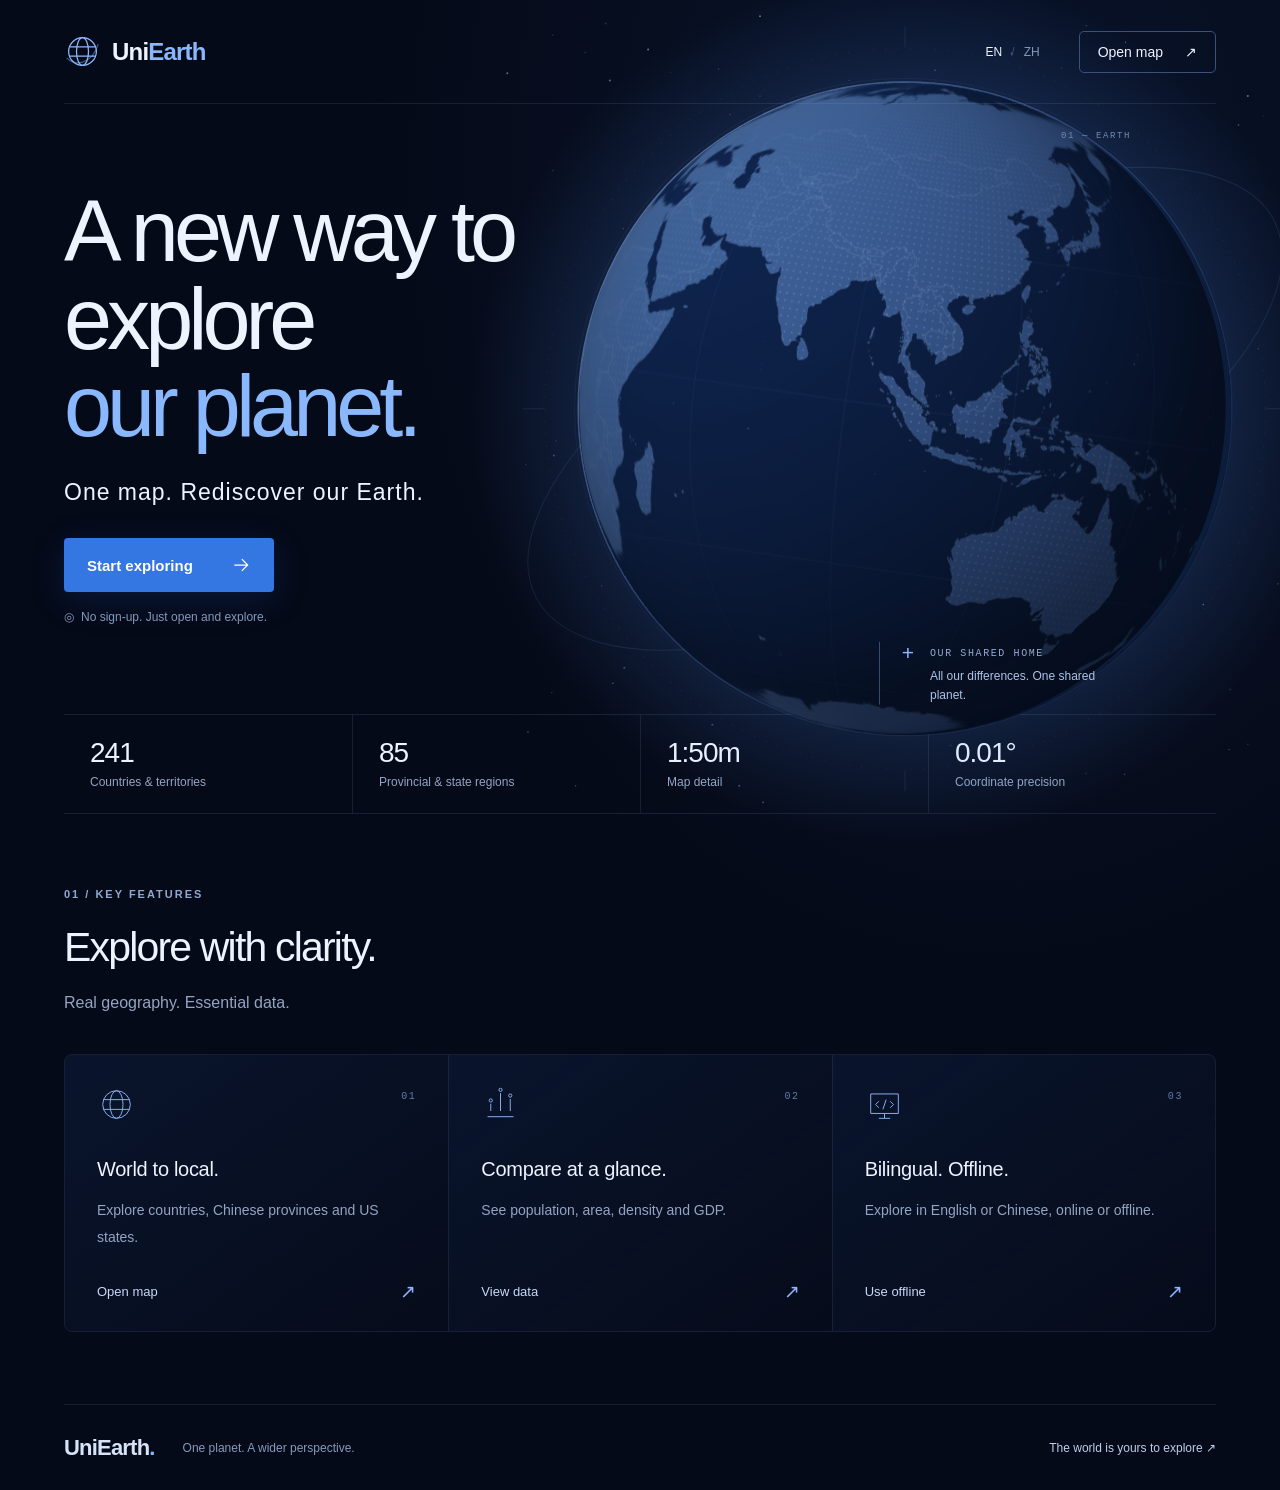
==== commit 08a1fcc8: "Refine shortcuts and homepage copy" ====
--- a/index.html
+++ b/index.html
@@ -19,7 +19,7 @@
       <a class="brand" href="index.html" aria-label="UniEarth"><svg viewBox="0 0 40 40" fill="none" aria-hidden="true"><circle cx="20" cy="20" r="15"></circle><ellipse cx="20" cy="20" rx="6.5" ry="15"></ellipse><path d="M6 15h28M6 25h28"></path><path class="brand-orbit" d="M3 27C10 36 30 35 37 12"></path></svg><span>Uni<span class="brand-earth">Earth</span></span></a>
       <div class="header-actions">
         <div class="language-switch" role="group" aria-label="Interface language" data-label="language">
-          <button type="button" data-lang="zh" aria-pressed="false">ZH</button><span aria-hidden="true">/</span><button type="button" data-lang="en" aria-pressed="true">EN</button>
+          <button type="button" data-lang="en" aria-pressed="true">EN</button><span aria-hidden="true">/</span><button type="button" data-lang="zh" aria-pressed="false">ZH</button>
         </div>
         <a class="nav-cta" href="map.html" data-map-link=""><span data-copy="openMap">Open map</span><span aria-hidden="true">↗</span></a>
       </div>
@@ -48,19 +48,19 @@
         <article class="metric"><strong>0.01°</strong><span data-copy="metricPrecision">Coordinate precision</span></article>
       </section>
       <section class="discover section" id="discover" aria-labelledby="discover-title">
-        <div class="section-heading"><p class="eyebrow" data-copy="discoverEyebrow">01 / KEY FEATURES</p><h2 id="discover-title" data-copy="featureTitle">Everything you need to explore.</h2><p data-copy="featureIntro">Fast, focused and built around real geographic data.</p></div>
+        <div class="section-heading"><p class="eyebrow" data-copy="discoverEyebrow">01 / KEY FEATURES</p><h2 id="discover-title" data-copy="featureTitle">Explore with clarity.</h2><p data-copy="featureIntro">Real geography. Essential data.</p></div>
         <div class="feature-grid">
           <a class="feature" href="map.html?mode=world" data-map-link="">
             <div class="feature-top"><svg viewBox="0 0 48 48" aria-hidden="true"><circle cx="24" cy="24" r="17"></circle><ellipse cx="24" cy="24" rx="8" ry="17"></ellipse><path d="M8 18h32M8 30h32"></path></svg><span class="mono">01</span></div>
-            <h3 data-copy="feature1Title">Explore from global to local.</h3><p data-copy="feature1Body">Move seamlessly between the world, Chinese provinces and US states with fluid zoom, search and selection.</p><span class="feature-link"><span data-copy="feature1Link">Explore the map</span><span aria-hidden="true">↗</span></span>
+            <h3 data-copy="feature1Title">World to local.</h3><p data-copy="feature1Body">Explore countries, Chinese provinces and US states.</p><span class="feature-link"><span data-copy="feature1Link">Open map</span><span aria-hidden="true">↗</span></span>
           </a>
           <a class="feature" href="map.html?metric=density" data-map-link="">
             <div class="feature-top"><svg viewBox="0 0 48 48" aria-hidden="true"><path d="M8 39h32M12 32V23M24 32V10M36 32V17"></path><circle cx="12" cy="19" r="2"></circle><circle cx="24" cy="6" r="2"></circle><circle cx="36" cy="13" r="2"></circle></svg><span class="mono">02</span></div>
-            <h3 data-copy="feature2Title">Compare places through data.</h3><p data-copy="feature2Body">Visualize population, area, density, total GDP and GDP per capita through color scales and rankings.</p><span class="feature-link"><span data-copy="feature2Link">Compare key indicators</span><span aria-hidden="true">↗</span></span>
+            <h3 data-copy="feature2Title">Compare at a glance.</h3><p data-copy="feature2Body">See population, area, density and GDP.</p><span class="feature-link"><span data-copy="feature2Link">View data</span><span aria-hidden="true">↗</span></span>
           </a>
           <a class="feature" href="world-map.html" data-map-link="">
             <div class="feature-top"><svg viewBox="0 0 48 48" aria-hidden="true"><path d="M7 11h34v24H7zM17 41h14M24 35v6M17 20l-4 4 4 4M31 20l4 4-4 4M26 18l-4 12"></path></svg><span class="mono">03</span></div>
-            <h3 data-copy="feature3Title">Open, bilingual and offline-ready.</h3><p data-copy="feature3Body">No account needed. Use the complete experience in English or Chinese, and keep exploring from a single offline file.</p><span class="feature-link"><span data-copy="feature3Link">Open the offline-ready map</span><span aria-hidden="true">↗</span></span>
+            <h3 data-copy="feature3Title">Bilingual. Offline.</h3><p data-copy="feature3Body">Explore in English or Chinese, online or offline.</p><span class="feature-link"><span data-copy="feature3Link">Use offline</span><span aria-hidden="true">↗</span></span>
           </a>
         </div>
       </section>
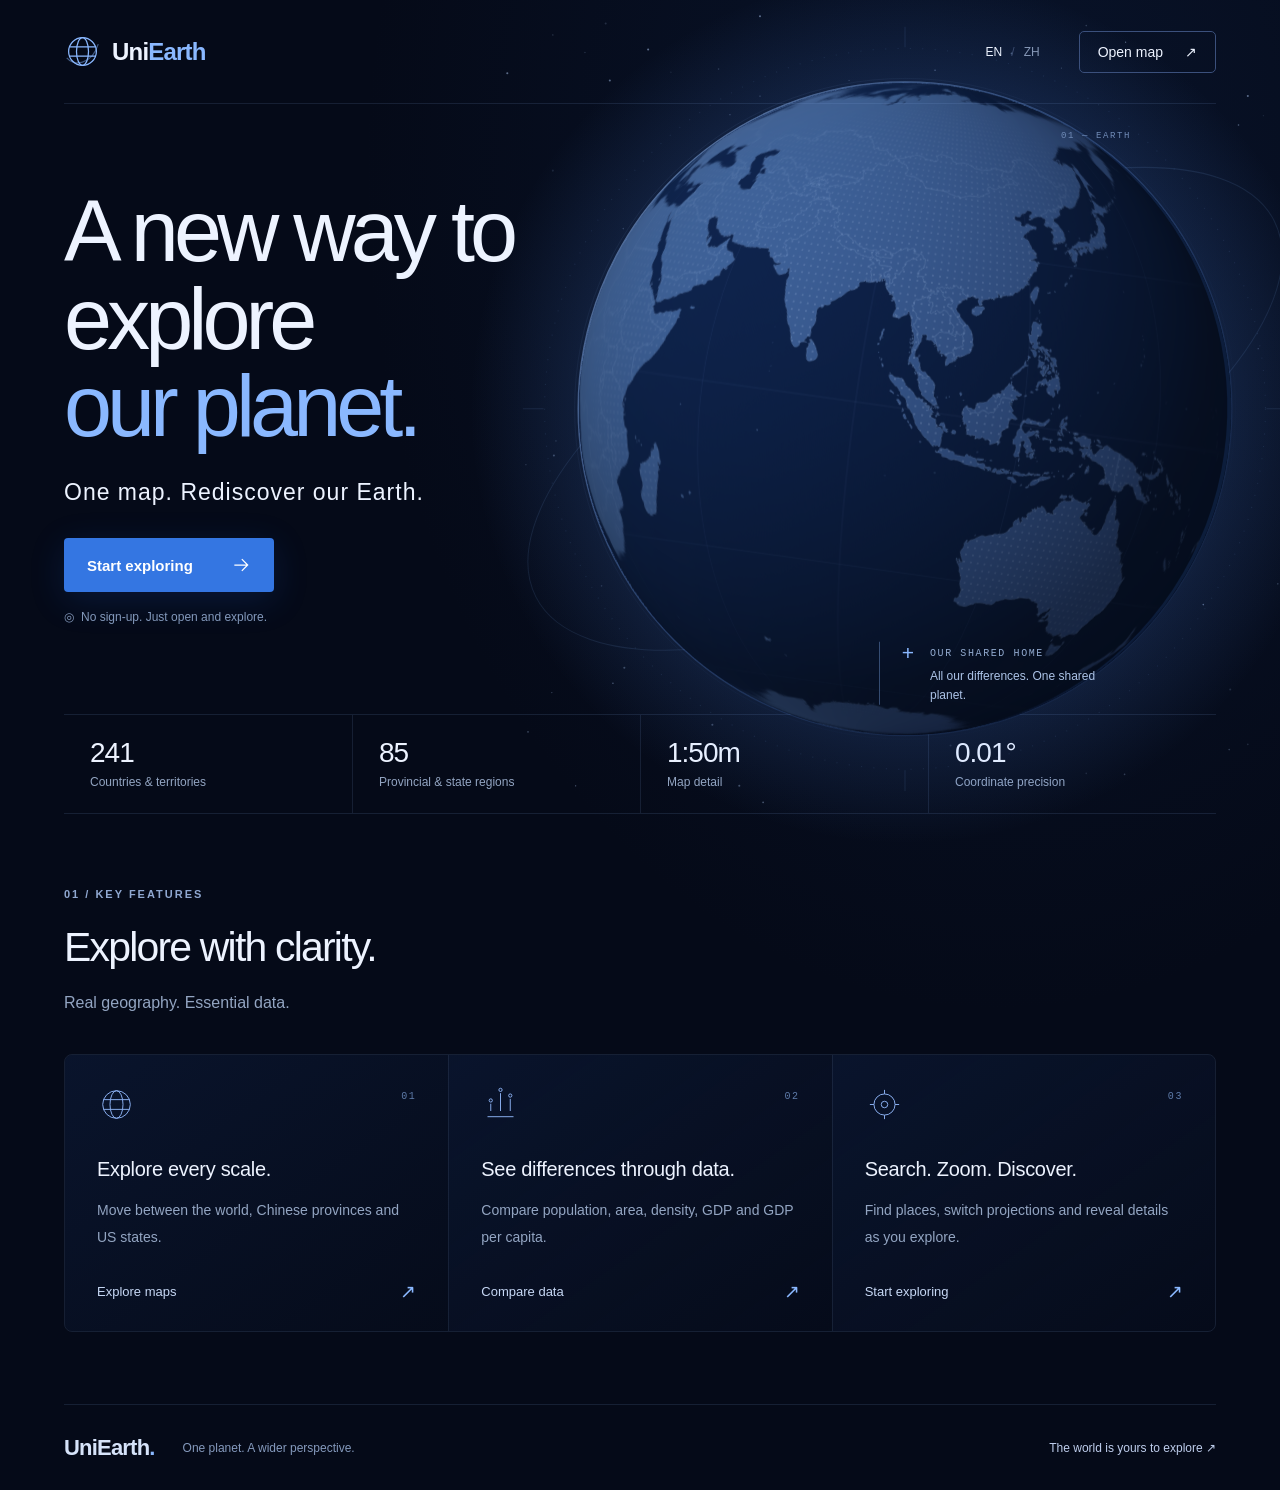
==== commit 3fb528ee: "Refine homepage system features" ====
--- a/index.html
+++ b/index.html
@@ -9,7 +9,7 @@
   <link rel="stylesheet" href="theme.css?v=1">
   <link rel="stylesheet" href="home.css?v=9">
   <script src="i18n.js?v=3" defer=""></script>
-  <script src="home.js?v=7" defer=""></script>
+  <script src="home.js?v=9" defer=""></script>
   <script src="home-globe.js?v=1" defer=""></script>
 </head>
 <body>
@@ -52,15 +52,15 @@
         <div class="feature-grid">
           <a class="feature" href="map.html?mode=world" data-map-link="">
             <div class="feature-top"><svg viewBox="0 0 48 48" aria-hidden="true"><circle cx="24" cy="24" r="17"></circle><ellipse cx="24" cy="24" rx="8" ry="17"></ellipse><path d="M8 18h32M8 30h32"></path></svg><span class="mono">01</span></div>
-            <h3 data-copy="feature1Title">World to local.</h3><p data-copy="feature1Body">Explore countries, Chinese provinces and US states.</p><span class="feature-link"><span data-copy="feature1Link">Open map</span><span aria-hidden="true">↗</span></span>
+            <h3 data-copy="feature1Title">Explore every scale.</h3><p data-copy="feature1Body">Move between the world, Chinese provinces and US states.</p><span class="feature-link"><span data-copy="feature1Link">Explore maps</span><span aria-hidden="true">↗</span></span>
           </a>
           <a class="feature" href="map.html?metric=density" data-map-link="">
             <div class="feature-top"><svg viewBox="0 0 48 48" aria-hidden="true"><path d="M8 39h32M12 32V23M24 32V10M36 32V17"></path><circle cx="12" cy="19" r="2"></circle><circle cx="24" cy="6" r="2"></circle><circle cx="36" cy="13" r="2"></circle></svg><span class="mono">02</span></div>
-            <h3 data-copy="feature2Title">Compare at a glance.</h3><p data-copy="feature2Body">See population, area, density and GDP.</p><span class="feature-link"><span data-copy="feature2Link">View data</span><span aria-hidden="true">↗</span></span>
+            <h3 data-copy="feature2Title">See differences through data.</h3><p data-copy="feature2Body">Compare population, area, density, GDP and GDP per capita.</p><span class="feature-link"><span data-copy="feature2Link">Compare data</span><span aria-hidden="true">↗</span></span>
           </a>
-          <a class="feature" href="world-map.html" data-map-link="">
-            <div class="feature-top"><svg viewBox="0 0 48 48" aria-hidden="true"><path d="M7 11h34v24H7zM17 41h14M24 35v6M17 20l-4 4 4 4M31 20l4 4-4 4M26 18l-4 12"></path></svg><span class="mono">03</span></div>
-            <h3 data-copy="feature3Title">Bilingual. Offline.</h3><p data-copy="feature3Body">Explore in English or Chinese, online or offline.</p><span class="feature-link"><span data-copy="feature3Link">Use offline</span><span aria-hidden="true">↗</span></span>
+          <a class="feature" href="map.html" data-map-link="">
+            <div class="feature-top"><svg viewBox="0 0 48 48" aria-hidden="true"><circle cx="24" cy="24" r="13"></circle><circle cx="24" cy="24" r="4"></circle><path d="M24 6v5M24 37v5M6 24h5M37 24h5"></path></svg><span class="mono">03</span></div>
+            <h3 data-copy="feature3Title">Search. Zoom. Discover.</h3><p data-copy="feature3Body">Find places, switch projections and reveal details as you explore.</p><span class="feature-link"><span data-copy="feature3Link">Start exploring</span><span aria-hidden="true">↗</span></span>
           </a>
         </div>
       </section>
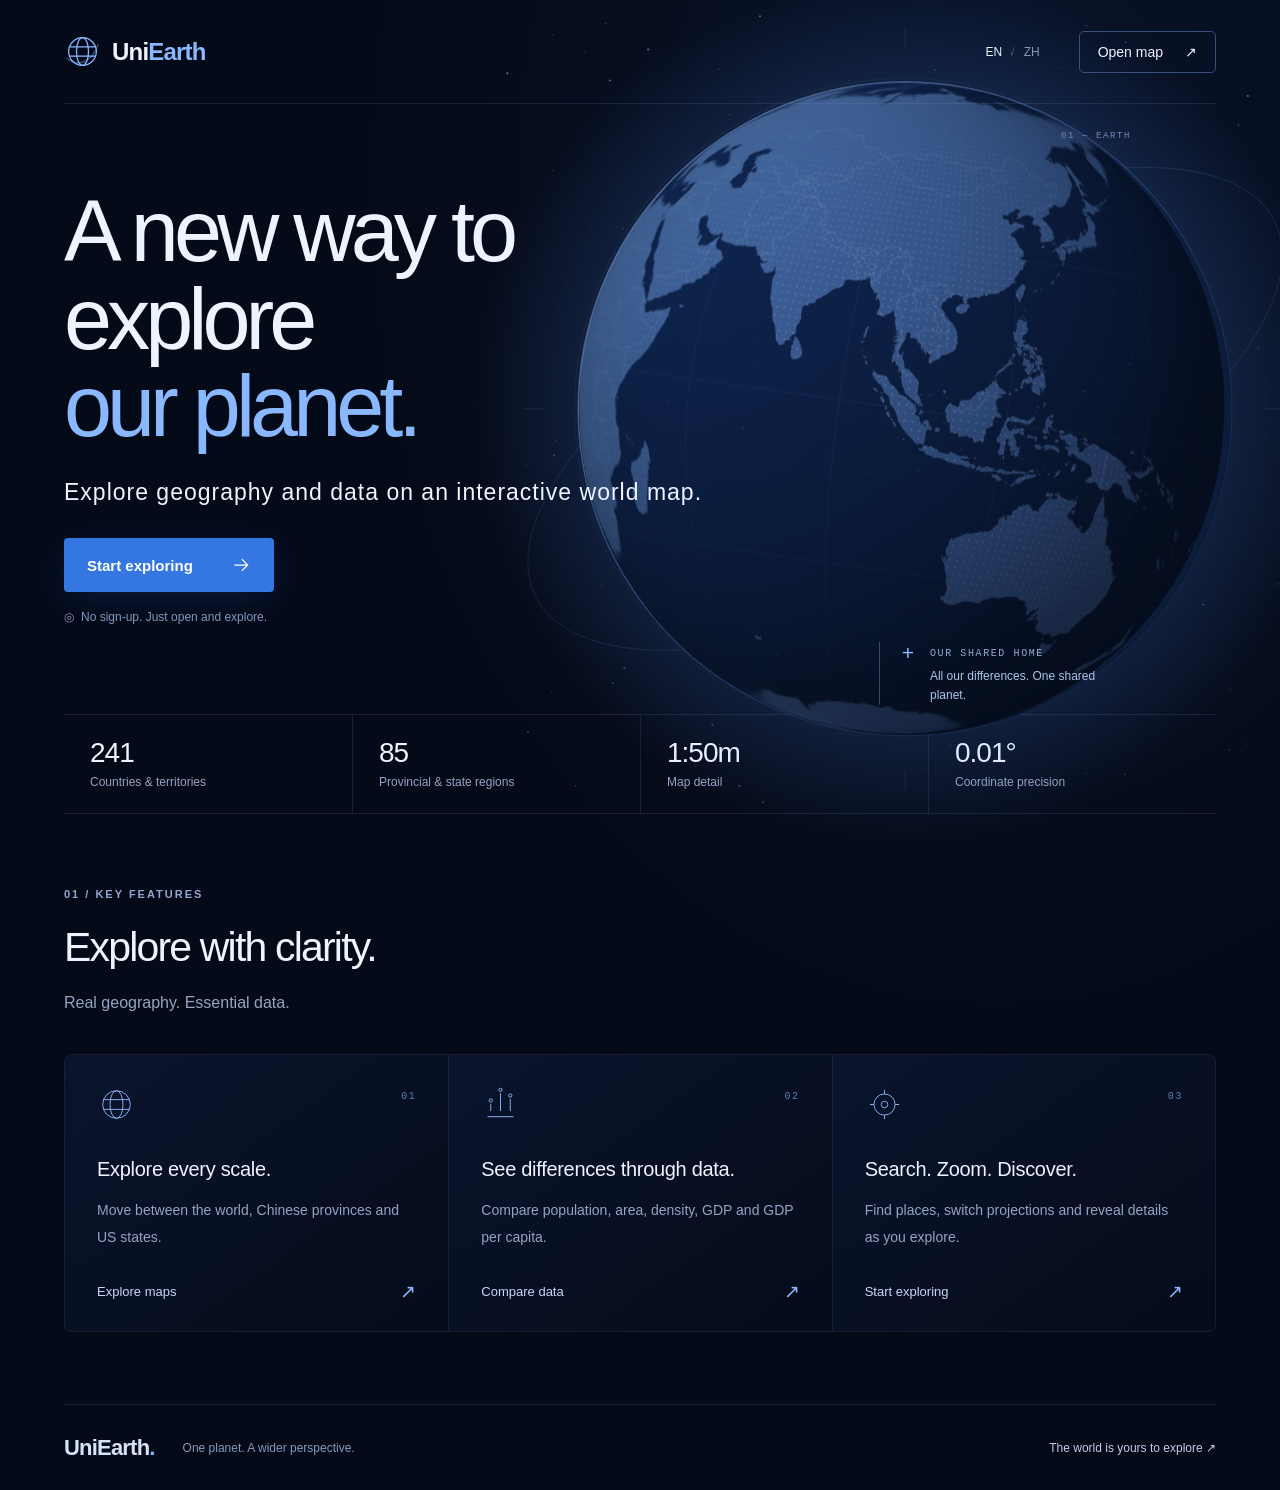
==== commit 328067d5: "Add SEO metadata and discovery assets for uniearth.org" ====
--- a/index.html
+++ b/index.html
@@ -3,13 +3,64 @@
   <meta charset="utf-8">
   <meta name="viewport" content="width=device-width, initial-scale=1">
   <meta name="theme-color" content="#050a18">
-  <meta name="description" content="UniEarth — A new way to explore our planet. Discover geography and public data. Make knowledge more accessible and our world easier to understand.">
-  <title>UniEarth — A new way to explore our planet.</title>
+  <meta name="description" content="Explore the world, Chinese provinces and US states with UniEarth. Compare population, area, density and GDP on an interactive map. Free, with no sign-up.">
+  <title>Interactive World Map &amp; Geography Data | UniEarth</title>
+  <!-- SEO:START -->
+<meta name="robots" content="index,follow,max-image-preview:large">
+<meta property="og:type" content="website">
+<meta property="og:site_name" content="UniEarth">
+<meta property="og:title" content="Interactive World Map &amp; Geography Data | UniEarth">
+<meta property="og:description" content="Explore the world, Chinese provinces and US states with UniEarth. Compare population, area, density and GDP on an interactive map. Free, with no sign-up.">
+<meta property="og:locale" content="en_US">
+<meta property="og:locale:alternate" content="zh_CN">
+<meta name="twitter:card" content="summary_large_image">
+<meta name="twitter:title" content="Interactive World Map &amp; Geography Data | UniEarth">
+<meta name="twitter:description" content="Explore the world, Chinese provinces and US states with UniEarth. Compare population, area, density and GDP on an interactive map. Free, with no sign-up.">
+<meta property="og:image" content="https://uniearth.org/assets/social-preview.png">
+<meta property="og:image:width" content="1200">
+<meta property="og:image:height" content="630">
+<meta property="og:image:type" content="image/png">
+<meta property="og:image:alt" content="UniEarth interactive world map and geography data">
+<meta name="twitter:image" content="https://uniearth.org/assets/social-preview.png">
+<meta name="twitter:image:alt" content="UniEarth interactive world map and geography data">
+<link rel="canonical" href="https://uniearth.org/">
+<meta property="og:url" content="https://uniearth.org/">
+<script type="application/ld+json" id="seo-structured-data">
+{
+  "@context": "https://schema.org",
+  "@graph": [
+    {
+      "@type": "WebSite",
+      "@id": "https://uniearth.org/#website",
+      "url": "https://uniearth.org/",
+      "name": "UniEarth",
+      "inLanguage": [
+        "en",
+        "zh-CN"
+      ]
+    },
+    {
+      "@type": "WebPage",
+      "@id": "https://uniearth.org/#webpage",
+      "url": "https://uniearth.org/",
+      "name": "Interactive World Map & Geography Data | UniEarth",
+      "description": "Explore the world, Chinese provinces and US states with UniEarth. Compare population, area, density and GDP on an interactive map. Free, with no sign-up.",
+      "inLanguage": "en",
+      "isPartOf": {
+        "@id": "https://uniearth.org/#website"
+      },
+      "image": "https://uniearth.org/assets/social-preview.png"
+    }
+  ]
+}
+</script>
+<!-- SEO:END -->
   <link rel="icon" type="image/svg+xml" href="assets/favicon.svg?v=3">
   <link rel="stylesheet" href="theme.css?v=1">
   <link rel="stylesheet" href="home.css?v=9">
   <script src="i18n.js?v=3" defer=""></script>
-  <script src="home.js?v=9" defer=""></script>
+  <script src="seo.js?v=1" defer=""></script>
+  <script src="home.js?v=10" defer=""></script>
   <script src="home-globe.js?v=1" defer=""></script>
 </head>
 <body>
@@ -28,7 +79,7 @@
       <section class="hero" aria-labelledby="hero-title">
         <div class="hero-copy">
           <h1 id="hero-title" aria-label="UniEarth — A new way to explore our planet." data-label="heroLabel"><span data-copy="heroLine1">A new way to</span><br><span data-copy="heroLine2">explore</span><br><span class="hero-highlight" data-copy="heroLine3">our planet.</span></h1>
-          <p class="hero-tagline" data-copy="tagline">One map. Rediscover our Earth.</p>
+          <p class="hero-tagline" data-copy="tagline">Explore geography and data on an interactive world map.</p>
           <div class="hero-actions">
             <a class="button button-primary" href="map.html" data-map-link=""><span data-copy="start">Start exploring</span><svg viewBox="0 0 24 24" aria-hidden="true"><path d="M4 12h16M13 5l7 7-7 7"></path></svg></a>
           </div>
